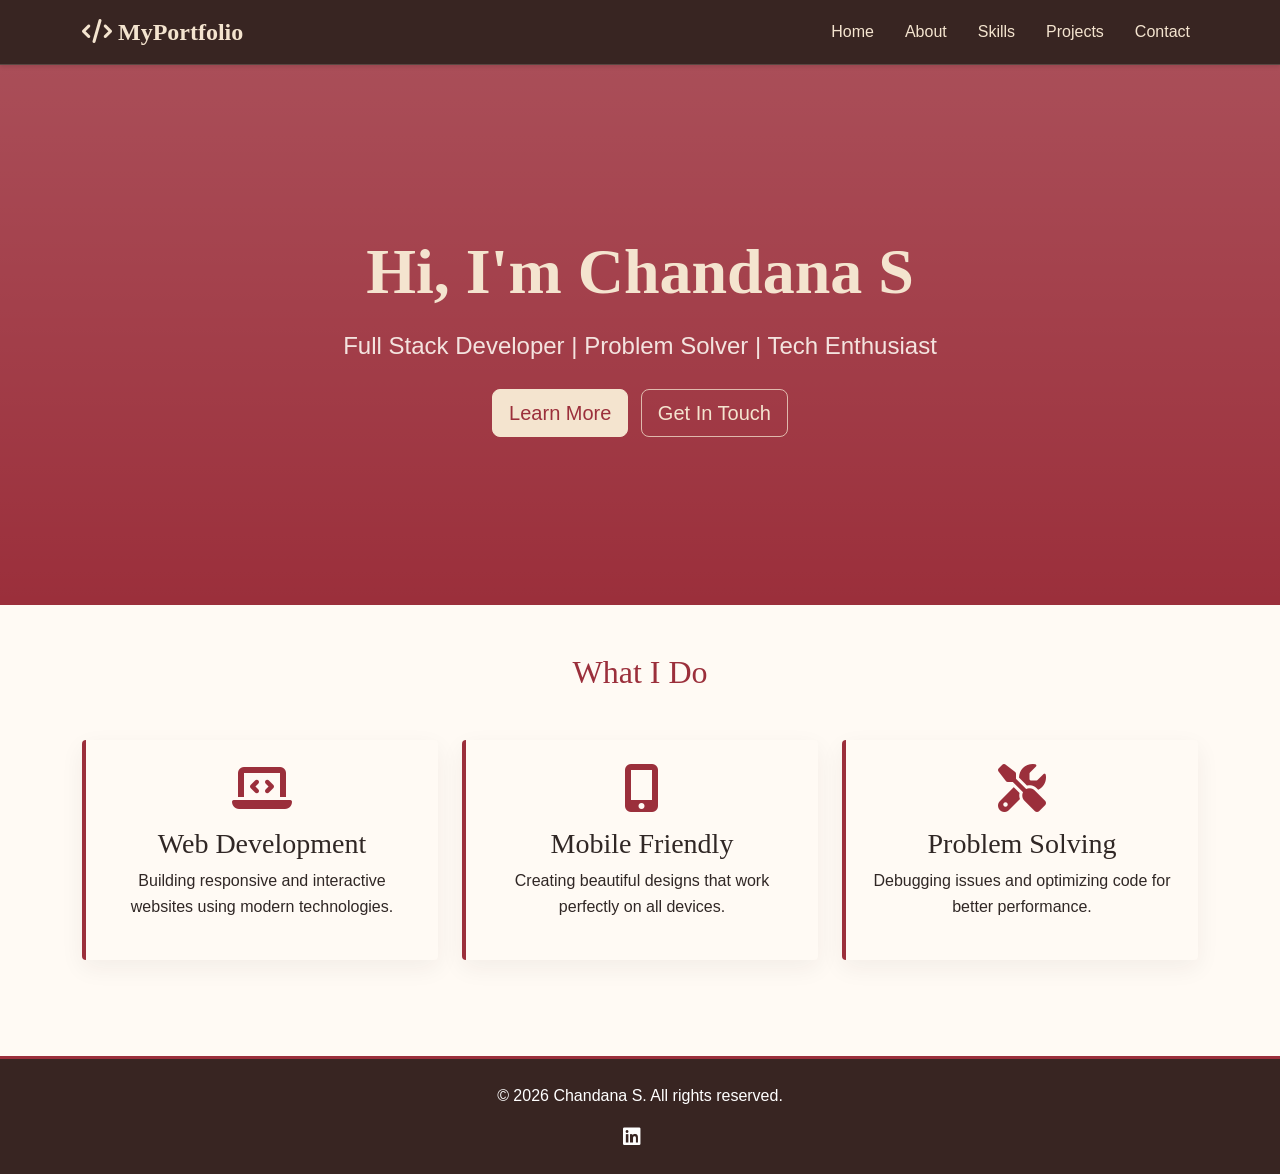
==== index.html @ 81550402 "Add Portfolio website" ====
<!DOCTYPE html>
<html lang="en">
<head>
    <meta charset="UTF-8">
    <meta name="viewport" content="width=device-width, initial-scale=1.0">
    <title>Chandana S - Full Stack Developer | Portfolio</title>
    <link href="https://cdn.jsdelivr.net/npm/bootstrap@5.3.0/dist/css/bootstrap.min.css" rel="stylesheet">
    <link rel="stylesheet" href="https://cdnjs.cloudflare.com/ajax/libs/font-awesome/6.4.0/css/all.min.css">
    <link rel="stylesheet" href="style.css">
</head>
<body>
    <!-- ============ NAVIGATION BAR ============ -->
    <nav class="navbar navbar-expand-lg navbar-dark bg-dark sticky-top">
        <div class="container">
            <a class="navbar-brand fw-bold" href="index.html">
                <i class="fas fa-code"></i> MyPortfolio
            </a>
            <button class="navbar-toggler" type="button" data-bs-toggle="collapse" data-bs-target="#navbarNav">
                <span class="navbar-toggler-icon"></span>
            </button>
            
            <div class="collapse navbar-collapse" id="navbarNav">
                <ul class="navbar-nav ms-auto">
                    <li class="nav-item"><a class="nav-link active" href="index.html">Home</a></li>
                    <li class="nav-item"><a class="nav-link" href="about.html">About</a></li>
                    <li class="nav-item"><a class="nav-link" href="skills.html">Skills</a></li>
                    <li class="nav-item"><a class="nav-link" href="project.html">Projects</a></li>
                    <li class="nav-item"><a class="nav-link" href="contact.html">Contact</a></li>
                </ul>
            </div>
        </div>
    </nav>
    <section class="hero-section bg-gradient text-white d-flex align-items-center">
        <div class="container text-center">
            <h1 class="display-4 fw-bold mb-3">Hi, I'm Chandana S</h1>
            <p class="lead mb-4">Full Stack Developer | Problem Solver | Tech Enthusiast</p>
            <a href="about.html" class="btn btn-primary btn-lg me-2">Learn More</a>
            <a href="contact.html" class="btn btn-outline-light btn-lg">Get In Touch</a>
        </div>
    </section>
    <section class="features-section py-5">
        <div class="container">
            <h2 class="text-center mb-5">What I Do</h2>
            <div class="row g-4">
                <div class="col-md-4">
                    <div class="feature-card text-center p-4">
                        <i class="fas fa-laptop-code feature-icon"></i>
                        <h3>Web Development</h3>
                        <p>Building responsive and interactive websites using modern technologies.</p>
                    </div>
                </div>
                <div class="col-md-4">
                    <div class="feature-card text-center p-4">
                        <i class="fas fa-mobile-alt feature-icon"></i>
                        <h3>Mobile Friendly</h3>
                        <p>Creating beautiful designs that work perfectly on all devices.</p>
                    </div>
                </div>
                <div class="col-md-4">
                    <div class="feature-card text-center p-4">
                        <i class="fas fa-tools feature-icon"></i>
                        <h3>Problem Solving</h3>
                        <p>Debugging issues and optimizing code for better performance.</p>
                    </div>
                </div>
            </div>
        </div>
    </section>
    <footer class="bg-dark text-white py-4 mt-5">
        <div class="container text-center">
            <p>&copy; 2026 Chandana S. All rights reserved.</p>
            <div class="social-links mt-3">
                <a href="#" class="text-white me-3"><i class="fab fa-linkedin fa-lg"></i></a>
            </div>
        </div>
    </footer>

  
    <script src="https://cdn.jsdelivr.net/npm/bootstrap@5.3.0/dist/js/bootstrap.bundle.min.js"></script>
    
    <script src="script.js"></script>
</body>
</html>
---- style.css ----
:root {
    --primary-color: #9b2f3b;
    --secondary-color: #76635d;
    --success-color: #6a7650;
    --danger-color: #9b2f3b;
    --light-bg: #f4e4cf;
    --dark-bg: #382522;
    --bisque: #f4e4cf;
    --atlas-red: #9b2f3b;
    --paper: #fffaf4;
    --ink: #302725;
    --muted: #766b64;
    --line: #e5d3c1;
    --transition: all 0.3s ease;
}

* {
    margin: 0;
    padding: 0;
    box-sizing: border-box;
}

body {
    font-family: 'Segoe UI', Tahoma, Geneva, Verdana, sans-serif;
    line-height: 1.6;
    color: #333;
}
.navbar {
    box-shadow: 0 2px 4px rgba(0, 0, 0, 0.1);
}

.navbar-brand {
    font-size: 1.5rem;
    transition: var(--transition);
}

.navbar-brand:hover {
    color: var(--primary-color) !important;
}

.navbar-nav .nav-link {
    margin-left: 15px;
    transition: var(--transition);
    position: relative;
}

.navbar-nav .nav-link:after {
    content: '';
    position: absolute;
    bottom: -5px;
    left: 0;
    width: 0;
    height: 2px;
    background-color: var(--primary-color);
    transition: var(--transition);
}

.navbar-nav .nav-link:hover:after,
.navbar-nav .nav-link.active:after {
    width: 100%;
}

.hero-section {
    min-height: 600px;
    background: linear-gradient(135deg, #667eea 0%, #764ba2 100%);
    animation: fadeInDown 1s ease;
}

.hero-section h1 {
    font-size: 3.5rem;
    text-shadow: 2px 2px 4px rgba(0, 0, 0, 0.3);
    animation: slideInUp 0.8s ease;
}

.hero-section .lead {
    font-size: 1.5rem;
    animation: slideInUp 0.9s ease;
}


.features-section {
    background-color: #fff;
}

.feature-card {
    background-color: var(--light-bg);
    border-radius: 10px;
    transition: var(--transition);
    border-left: 4px solid var(--primary-color);
}

.feature-card:hover {
    transform: translateY(-10px);
    box-shadow: 0 10px 20px rgba(0, 0, 0, 0.1);
}

.feature-icon {
    font-size: 3rem;
    color: var(--primary-color);
    margin-bottom: 15px;
}

.about-hero {
    background-color: var(--light-bg);
    border-bottom: 1px solid #dee2e6;
}

.profile-img {
    width: 250px;
    height: 250px;
    object-fit: cover;
    border: 5px solid var(--primary-color);
    transition: var(--transition);
}

.profile-img:hover {
    transform: scale(1.05);
    box-shadow: 0 10px 30px rgba(0, 123, 255, 0.3);
}


.skill-item {
    transition: var(--transition);
}

.skill-item:hover {
    padding-left: 10px;
}

.progress {
    height: 8px;
    border-radius: 5px;
    background-color: #e9ecef;
}

.progress-bar {
    transition: width 1s ease;
    animation: slideInLeft 1s ease;
}

.education-item {
    background-color: #f8f9fa;
    border-radius: 8px;
    transition: var(--transition);
}

.education-item:hover {
    background-color: #e9ecef;
    transform: translateX(10px);
}

.project-card {
    border: none;
    border-radius: 10px;
    overflow: hidden;
    transition: var(--transition);
    cursor: pointer;
}

.project-card:hover {
    transform: translateY(-15px);
    box-shadow: 0 15px 40px rgba(0, 0, 0, 0.15);
}

.project-card img {
    height: 200px;
    object-fit: cover;
    transition: var(--transition);
}

.project-card:hover img {
    transform: scale(1.1);
}

.tech-stack {
    display: flex;
    flex-wrap: wrap;
    gap: 5px;
}

.badge {
    padding: 5px 10px;
    font-weight: 500;
}


.contact-section {
    background-color: #fff;
}

.contact-info {
    background-color: var(--light-bg);
    padding: 30px;
    border-radius: 10px;
}

.info-item {
    transition: var(--transition);
}

.info-item:hover {
    transform: translateX(10px);
}

.form-control {
    border: 2px solid #e9ecef;
    border-radius: 8px;
    padding: 12px;
    transition: var(--transition);
}

.form-control:focus {
    border-color: var(--primary-color);
    box-shadow: 0 0 0 0.2rem rgba(0, 123, 255, 0.25);
}



footer {
    background-color: var(--dark-bg);
    border-top: 3px solid var(--primary-color);
}

.social-links a {
    transition: var(--transition);
    text-decoration: none;
}

.social-links a:hover {
    transform: translateY(-5px);
    opacity: 0.8;
}


@keyframes fadeInDown {
    from {
        opacity: 0;
        transform: translateY(-30px);
    }
    to {
        opacity: 1;
        transform: translateY(0);
    }
}

@keyframes slideInUp {
    from {
        opacity: 0;
        transform: translateY(30px);
    }
    to {
        opacity: 1;
        transform: translateY(0);
    }
}

@keyframes slideInLeft {
    from {
        opacity: 0;
        transform: translateX(-30px);
    }
    to {
        opacity: 1;
        transform: translateX(0);
    }
}


@media (max-width: 768px) {
    .hero-section h1 {
        font-size: 2.5rem;
    }

    .profile-img {
        width: 200px;
        height: 200px;
    }

    .feature-card {
        margin-bottom: 20px;
    }

    .navbar-nav .nav-link {
        margin-left: 0;
        padding: 10px 0;
    }
}

@media (max-width: 576px) {
    .hero-section {
        min-height: 400px;
    }

    .hero-section h1 {
        font-size: 1.8rem;
    }

    .hero-section .lead {
        font-size: 1rem;
    }

    .display-5 {
        font-size: 2rem;
    }
}



.bg-gradient {
    background: linear-gradient(135deg, #667eea 0%, #764ba2 100%);
}

.btn-primary {
    background-color: var(--primary-color);
    border-color: var(--primary-color);
    transition: var(--transition);
}

.btn-primary:hover {
    background-color: #0056b3;
    border-color: #0056b3;
    transform: translateY(-2px);
    box-shadow: 0 5px 15px rgba(0, 123, 255, 0.4);
}

.btn-outline-primary:hover {
    background-color: var(--primary-color);
    border-color: var(--primary-color);
    transform: translateY(-2px);
}

/* Scrollbar Styling */
::-webkit-scrollbar {
    width: 10px;
}

::-webkit-scrollbar-track {
    background: #f1f1f1;
}

::-webkit-scrollbar-thumb {
    background: var(--primary-color);
    border-radius: 5px;
}

::-webkit-scrollbar-thumb:hover {
    background: #0056b3;
}
.back-to-top {
    position: fixed;
    bottom: 30px;
    right: 30px;
    display: none;
    width: 50px;
    height: 50px;
    border-radius: 50%;
    z-index: 999;
    font-size: 20px;
    transition: var(--transition);
}

.back-to-top:hover {
    transform: translateY(-5px);
    box-shadow: 0 5px 15px rgba(0, 123, 255, 0.4);
}

@media (max-width: 768px) {
    .back-to-top {
        width: 40px;
        height: 40px;
        bottom: 20px;
        right: 20px;
        font-size: 16px;
    }
}

body {
    font-family: 'Trebuchet MS', 'Segoe UI', sans-serif;
    color: var(--ink);
    background-color: var(--paper);
}

h1, h2, h3, h4, h5, .navbar-brand {
    font-family: Georgia, 'Times New Roman', serif;
}

.navbar {
    background-color: var(--dark-bg) !important;
    border-bottom: 1px solid rgba(244, 228, 207, 0.18);
}

.navbar-brand,
.navbar-nav .nav-link {
    color: var(--bisque) !important;
}

.navbar-nav .nav-link:hover,
.navbar-nav .nav-link.active,
.navbar-brand:hover {
    color: var(--paper) !important;
}

.navbar-nav .nav-link:after {
    background-color: var(--bisque);
}

.hero-section,
.bg-gradient {
    background-color: var(--atlas-red);
    background-image: repeating-linear-gradient(135deg, transparent 0, transparent 78px, rgba(244, 228, 207, 0.045) 79px, rgba(244, 228, 207, 0.045) 80px);
}

.hero-section {
    min-height: 540px;
}

.hero-section h1,
.hero-section .display-4 {
    color: var(--bisque);
    font-size: 4rem;
    text-shadow: none;
}

.hero-section .lead {
    color: rgba(255, 250, 244, 0.88);
}

.hero-section .btn-primary {
    background-color: var(--bisque);
    border-color: var(--bisque);
    color: var(--atlas-red);
}

.hero-section .btn-primary:hover {
    background-color: var(--paper);
    border-color: var(--paper);
}

.hero-section .btn-outline-light {
    color: var(--bisque);
    border-color: rgba(244, 228, 207, 0.75);
}

.hero-section .btn-outline-light:hover {
    color: var(--atlas-red);
    background-color: var(--bisque);
}

.features-section,
.about-content,
.education-section,
.projects-section,
.contact-section {
    background-color: var(--paper);
}

.about-hero,
.projects-hero,
.contact-hero,
.skills-section {
    background-color: var(--bisque) !important;
}

.about-hero,
.projects-hero,
.contact-hero {
    border-bottom: 1px solid var(--line);
}

.display-5,
.features-section h2,
.skills-section h2,
.education-section h2 {
    color: var(--atlas-red);
}

.text-muted {
    color: var(--muted) !important;
}

.text-primary,
.feature-icon {
    color: var(--atlas-red) !important;
}

.feature-card,
.education-item,
.contact-info {
    background-color: var(--paper);
    border-radius: 4px;
    box-shadow: 0 8px 24px rgba(56, 37, 34, 0.06);
}

.feature-card {
    border-left-color: var(--atlas-red);
}

.profile-img {
    border-color: var(--atlas-red);
}

.profile-img:hover {
    box-shadow: 0 10px 30px rgba(155, 47, 59, 0.2);
}

.progress {
    background-color: var(--line);
}

.progress-bar,
.bg-primary,
.bg-success,
.bg-info,
.bg-warning {
    background-color: var(--atlas-red) !important;
}

.badge {
    background-color: var(--atlas-red) !important;
    color: var(--paper) !important;
}

.border-primary,
.border-success {
    border-color: var(--atlas-red) !important;
}

.project-card {
    border: 1px solid var(--line);
    border-radius: 4px;
    background-color: var(--paper);
}

.project-card .card-body {
    padding: 1.5rem;
}

.project-card .card-title {
    color: var(--atlas-red);
}

.project-card:hover {
    box-shadow: 0 16px 36px rgba(56, 37, 34, 0.14);
}

.contact-info {
    background-color: var(--bisque);
}

.form-control {
    border: 1px solid var(--line);
    border-radius: 3px;
    background-color: var(--paper);
    color: var(--ink);
}

.form-control:focus {
    border-color: var(--atlas-red);
    box-shadow: 0 0 0 0.2rem rgba(155, 47, 59, 0.14);
}

.btn-primary {
    background-color: var(--atlas-red);
    border-color: var(--atlas-red);
    color: var(--paper);
}

.btn-primary:hover {
    background-color: #7e2530;
    border-color: #7e2530;
    box-shadow: 0 5px 15px rgba(155, 47, 59, 0.24);
}

.btn-outline-primary {
    color: var(--atlas-red);
    border-color: var(--atlas-red);
}

.btn-outline-primary:hover {
    color: var(--paper);
    background-color: var(--atlas-red);
    border-color: var(--atlas-red);
}

.alert-success {
    color: var(--atlas-red);
    background-color: var(--bisque);
    border-color: var(--line);
}

footer.bg-dark {
    background-color: var(--dark-bg) !important;
    border-top: 3px solid var(--atlas-red);
}

::-webkit-scrollbar-track {
    background: var(--paper);
}

::-webkit-scrollbar-thumb:hover {
    background: #7e2530;
}

@media (max-width: 576px) {
    .hero-section h1,
    .hero-section .display-4 {
        font-size: 2.5rem;
    }
}

@media (prefers-reduced-motion: reduce) {
    *,
    *::before,
    *::after {
        animation-duration: 0.01ms !important;
        animation-iteration-count: 1 !important;
        scroll-behavior: auto !important;
        transition-duration: 0.01ms !important;
    }
}

.portfolio-visual {
    display: grid;
    place-items: center;
    color: var(--atlas-red);
    background-color: var(--bisque);
    background-image: radial-gradient(circle at 78% 22%, rgba(155, 47, 59, 0.08) 0 64px, transparent 65px), repeating-linear-gradient(135deg, transparent 0, transparent 31px, rgba(155, 47, 59, 0.04) 32px, rgba(155, 47, 59, 0.04) 33px);
}

.profile-visual {
    width: 250px;
    height: 250px;
    margin: 0 auto;
    border: 5px solid var(--atlas-red);
    border-radius: 50%;
    font-size: 5rem;
}

.project-visual {
    height: 200px;
    border-bottom: 1px solid var(--line);
    font-size: 3.5rem;
}

@media (max-width: 768px) {
    .profile-visual {
        width: 200px;
        height: 200px;
    }
}
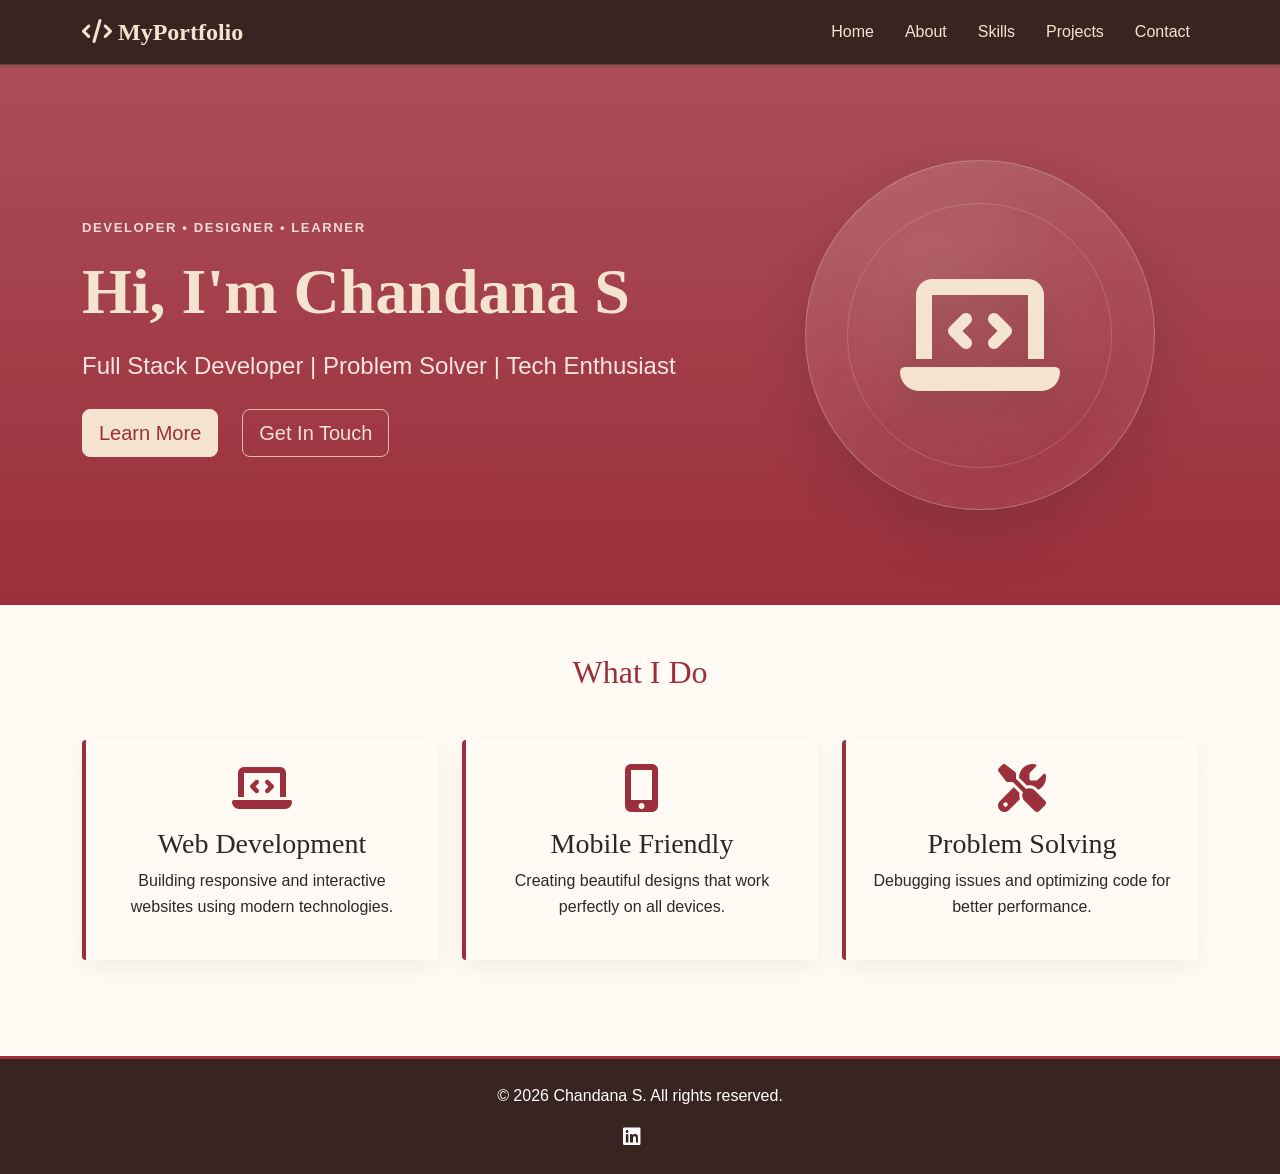
==== commit 8b11f6ab: "Refresh portfolio pages and styling Co-authored-by: Copilot <223556219+Copilot@users.noreply.github." ====
--- a/index.html
+++ b/index.html
@@ -31,11 +31,23 @@
         </div>
     </nav>
     <section class="hero-section bg-gradient text-white d-flex align-items-center">
-        <div class="container text-center">
-            <h1 class="display-4 fw-bold mb-3">Hi, I'm Chandana S</h1>
-            <p class="lead mb-4">Full Stack Developer | Problem Solver | Tech Enthusiast</p>
-            <a href="about.html" class="btn btn-primary btn-lg me-2">Learn More</a>
-            <a href="contact.html" class="btn btn-outline-light btn-lg">Get In Touch</a>
+        <div class="container">
+            <div class="row align-items-center g-5">
+                <div class="col-lg-7 text-lg-start text-center">
+                    <span class="eyebrow">Developer • Designer • Learner</span>
+                    <h1 class="display-4 fw-bold mb-3">Hi, I'm Chandana S</h1>
+                    <p class="lead mb-4">Full Stack Developer | Problem Solver | Tech Enthusiast</p>
+                    <div class="hero-buttons">
+                        <a href="about.html" class="btn btn-primary btn-lg me-2">Learn More</a>
+                        <a href="contact.html" class="btn btn-outline-light btn-lg">Get In Touch</a>
+                    </div>
+                </div>
+                <div class="col-lg-5">
+                    <div class="hero-visual" role="img" aria-label="Developer icon">
+                        <i class="fas fa-laptop-code hero-icon" aria-hidden="true"></i>
+                    </div>
+                </div>
+            </div>
         </div>
     </section>
     <section class="features-section py-5">
@@ -70,7 +82,7 @@
         <div class="container text-center">
             <p>&copy; 2026 Chandana S. All rights reserved.</p>
             <div class="social-links mt-3">
-                <a href="#" class="text-white me-3"><i class="fab fa-linkedin fa-lg"></i></a>
+                <a href="https://www.linkedin.com/in/chandanas27" target="_blank" rel="noopener noreferrer" class="text-white me-3" aria-label="LinkedIn"><i class="fab fa-linkedin fa-lg"></i></a>
             </div>
         </div>
     </footer>
--- a/style.css
+++ b/style.css
@@ -66,6 +66,21 @@
     animation: fadeInDown 1s ease;
 }
 
+.hero-section .container {
+    position: relative;
+    z-index: 1;
+}
+
+.eyebrow {
+    display: inline-block;
+    font-size: 0.82rem;
+    letter-spacing: 0.12em;
+    text-transform: uppercase;
+    font-weight: 700;
+    color: rgba(255, 250, 244, 0.82);
+    margin-bottom: 1rem;
+}
+
 .hero-section h1 {
     font-size: 3.5rem;
     text-shadow: 2px 2px 4px rgba(0, 0, 0, 0.3);
@@ -77,6 +92,46 @@
     animation: slideInUp 0.9s ease;
 }
 
+.hero-buttons {
+    display: flex;
+    gap: 1rem;
+    justify-content: center;
+    align-items: center;
+    flex-wrap: wrap;
+}
+
+.hero-section .text-lg-start .hero-buttons {
+    justify-content: flex-start;
+}
+
+.hero-visual {
+    position: relative;
+    display: grid;
+    place-items: center;
+    width: 100%;
+    max-width: 350px;
+    aspect-ratio: 1;
+    margin: 0 auto;
+    border: 1px solid rgba(244, 228, 207, 0.3);
+    border-radius: 50%;
+    background: radial-gradient(circle at 35% 30%, rgba(255, 250, 244, 0.16), rgba(255, 250, 244, 0.035) 68%);
+    box-shadow: inset 0 0 45px rgba(255, 250, 244, 0.06), 0 24px 55px rgba(56, 37, 34, 0.2);
+}
+
+.hero-visual::before {
+    position: absolute;
+    inset: 12%;
+    border: 1px solid rgba(244, 228, 207, 0.2);
+    border-radius: 50%;
+    content: "";
+}
+
+.hero-icon {
+    color: var(--bisque);
+    font-size: clamp(5rem, 12vw, 8rem);
+    filter: drop-shadow(0 12px 20px rgba(56, 37, 34, 0.22));
+}
+
 
 .features-section {
     background-color: #fff;
@@ -105,17 +160,36 @@
     border-bottom: 1px solid #dee2e6;
 }
 
-.profile-img {
-    width: 250px;
-    height: 250px;
-    object-fit: cover;
-    border: 5px solid var(--primary-color);
-    transition: var(--transition);
-}
-
-.profile-img:hover {
-    transform: scale(1.05);
-    box-shadow: 0 10px 30px rgba(0, 123, 255, 0.3);
+.profile-frame {
+    width: 300px;
+    height: 300px;
+    margin: 0 auto;
+    padding: 12px;
+    border-radius: 30px;
+    background: linear-gradient(135deg, rgba(155, 47, 59, 0.12), rgba(118, 99, 93, 0.12));
+    box-shadow: 0 18px 45px rgba(56, 37, 34, 0.08);
+    display: grid;
+    place-items: center;
+}
+
+.profile-monogram {
+    width: 100%;
+    height: 100%;
+    border-radius: 22px;
+    display: grid;
+    place-items: center;
+    background: linear-gradient(135deg, var(--atlas-red), #7d4951 55%, var(--dark-bg));
+    color: var(--paper);
+    font-family: Georgia, 'Times New Roman', serif;
+    font-size: 6rem;
+    font-weight: 700;
+    letter-spacing: 0.08em;
+    box-shadow: inset 0 0 0 2px rgba(255,255,255,0.25);
+}
+
+.profile-monogram:hover {
+    transform: scale(1.03);
+    box-shadow: 0 10px 30px rgba(155, 47, 59, 0.2);
 }
 
 
@@ -271,9 +345,17 @@
         font-size: 2.5rem;
     }
 
-    .profile-img {
-        width: 200px;
-        height: 200px;
+    .hero-visual {
+        max-width: 320px;
+    }
+
+    .profile-frame {
+        width: 220px;
+        height: 220px;
+    }
+
+    .profile-monogram {
+        font-size: 4.2rem;
     }
 
     .feature-card {
